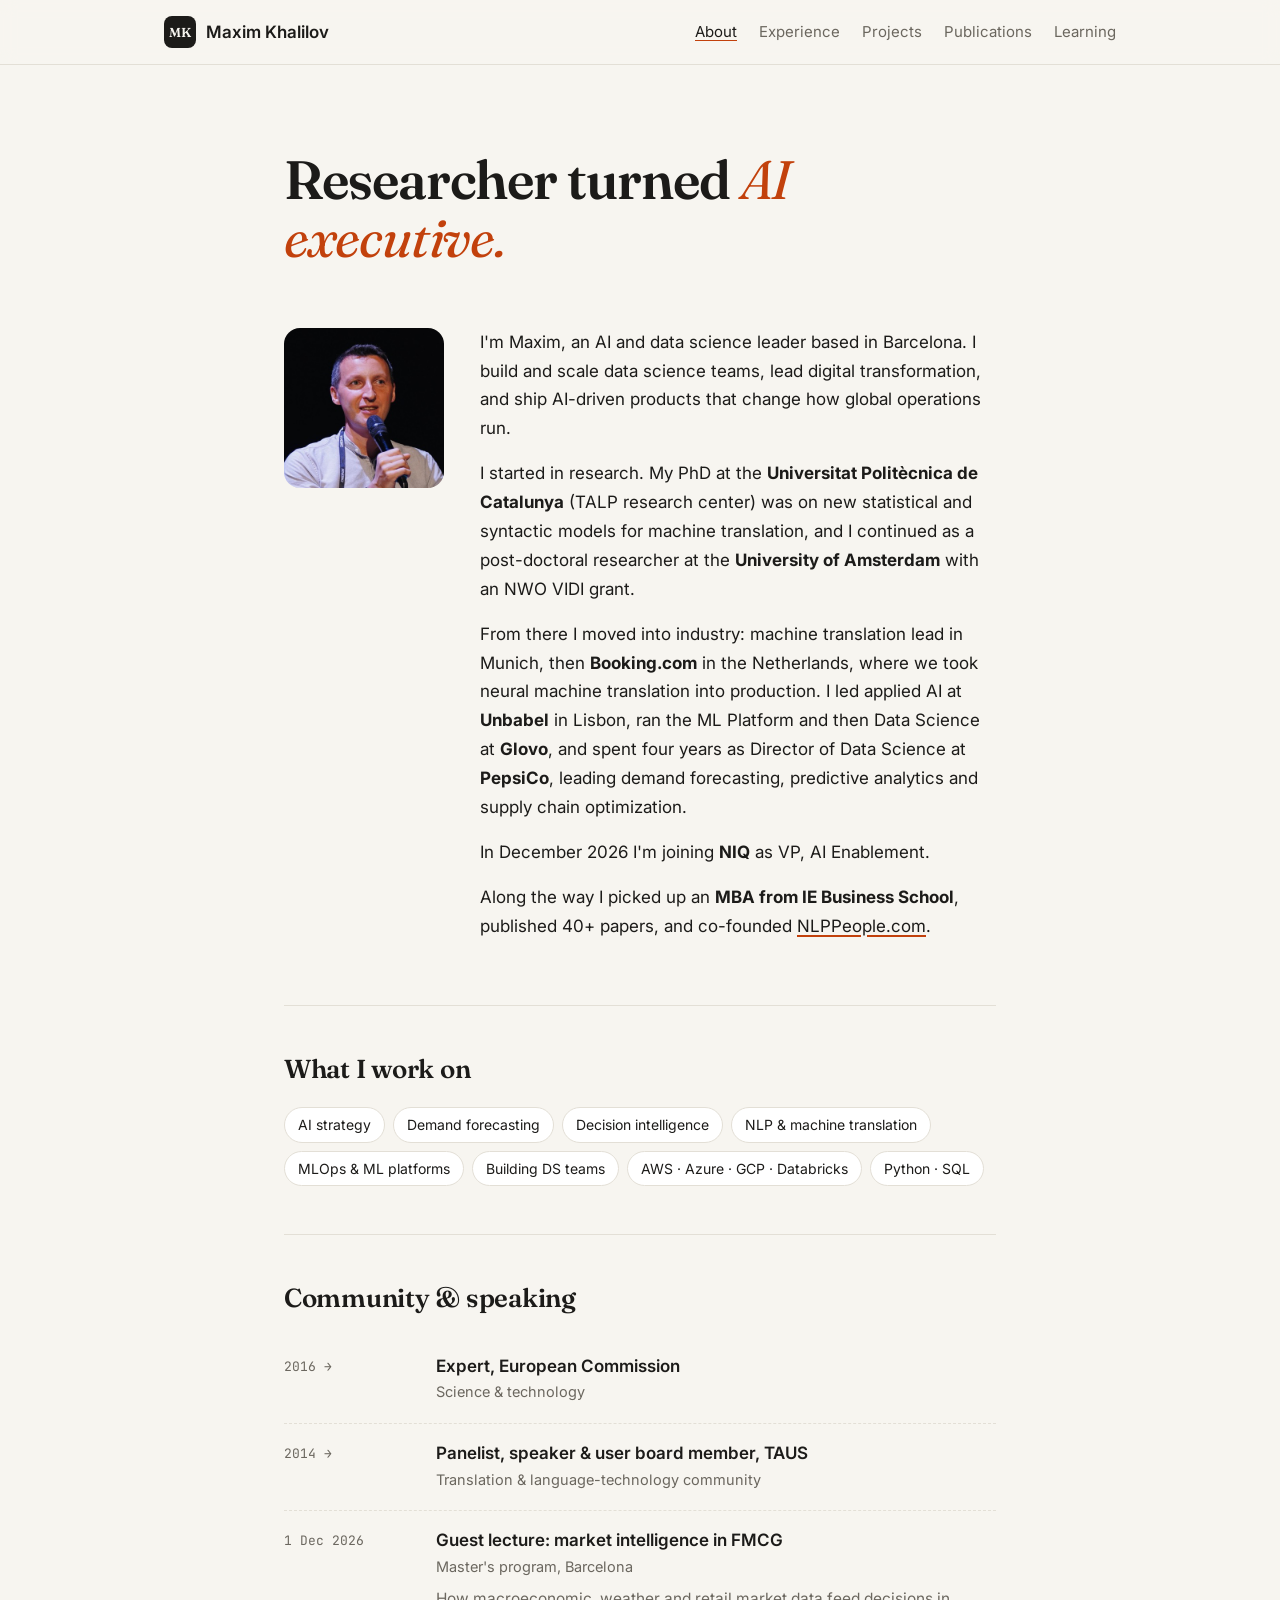
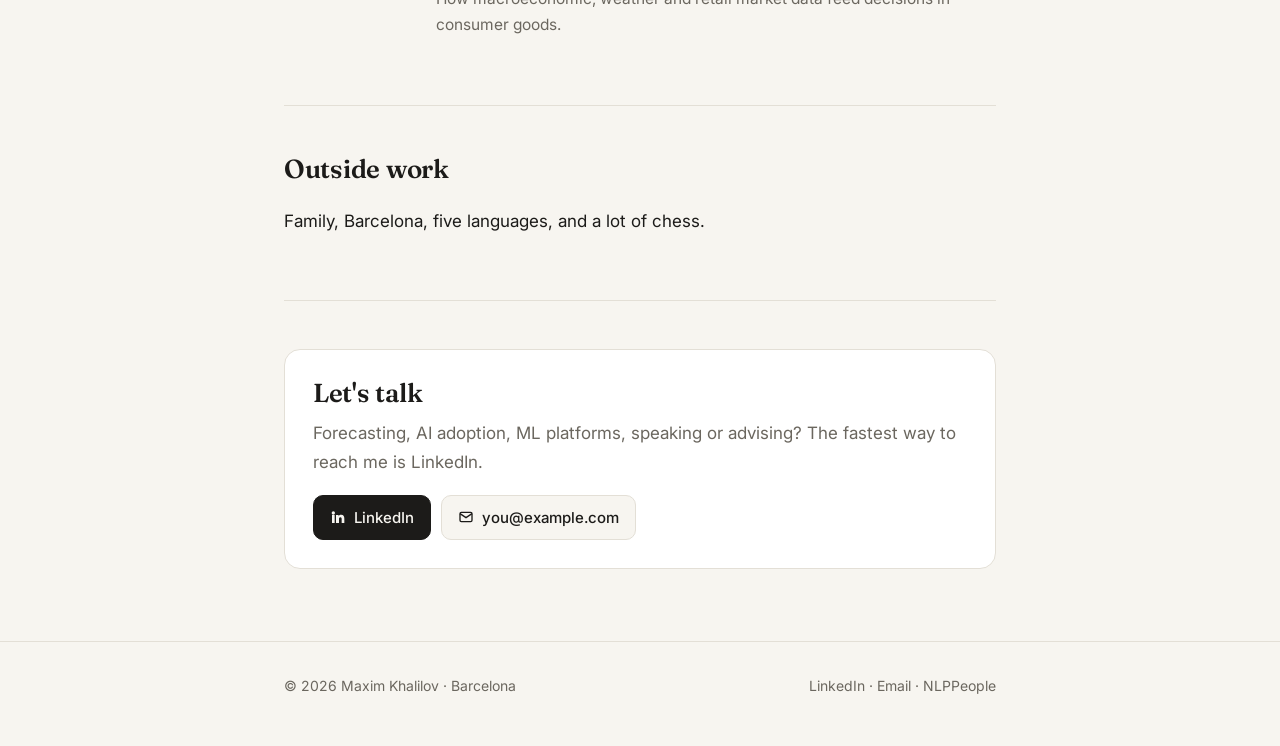
==== about.html @ 99621bdd "Outcome-focused home copy, updated stats, American spelling Co-Authored-By: Claude Opus 5.5 <noreply" ====
<!DOCTYPE html>
<html lang="en">
<head>
<meta charset="utf-8">
<meta name="viewport" content="width=device-width, initial-scale=1">
<title>About | Maxim Khalilov</title>
<meta name="description" content="Maxim Khalilov, AI & Data Science executive in Barcelona.">
<meta property="og:title" content="About | Maxim Khalilov">
<meta property="og:description" content="Maxim Khalilov, AI & Data Science executive in Barcelona.">
<link rel="preconnect" href="https://fonts.googleapis.com">
<link rel="preconnect" href="https://fonts.gstatic.com" crossorigin>
<link href="https://fonts.googleapis.com/css2?family=Fraunces:ital,opsz,wght@0,9..144,400;0,9..144,600;1,9..144,400&family=Inter:wght@400;500;600&family=JetBrains+Mono&display=swap" rel="stylesheet">
<link rel="stylesheet" href="style.css">
</head>
<body>
<header>
  <div class="bar">
    <a class="logo" href="index.html"><span class="mark">MK</span><span>Maxim Khalilov</span></a>
    <button class="menu" aria-label="Menu" onclick="document.body.classList.toggle('open')">☰</button>
    <nav><a href="about.html" aria-current="page">About</a><a href="experience.html">Experience</a><a href="projects.html">Projects</a><a href="publications.html">Publications</a><a href="learning.html">Learning</a></nav>
  </div>
</header>
<main class="wrap">
<div class="hero small"><h1>Researcher turned <em>AI executive.</em></h1></div>
<section class="first">
  <div class="about">
    <div class="portrait"><img src="me.jpg" alt="Maxim Khalilov speaking on stage"></div>
    <div class="prose">
      <p>I'm Maxim, an AI and data science leader based in Barcelona. I build and scale data science teams, lead digital transformation, and ship AI-driven products that change how global operations run.</p>
      <p>I started in research. My PhD at the <strong>Universitat Politècnica de Catalunya</strong> (TALP research center) was on new statistical and syntactic models for machine translation, and I continued as a post-doctoral researcher at the <strong>University of Amsterdam</strong> with an NWO VIDI grant.</p>
      <p>From there I moved into industry: machine translation lead in Munich, then <strong>Booking.com</strong> in the Netherlands, where we took neural machine translation into production. I led applied AI at <strong>Unbabel</strong> in Lisbon, ran the ML Platform and then Data Science at <strong>Glovo</strong>, and spent four years as Director of Data Science at <strong>PepsiCo</strong>, leading demand forecasting, predictive analytics and supply chain optimization.</p>
      <p>In December 2026 I'm joining <strong>NIQ</strong> as VP, AI Enablement.</p>
      <p>Along the way I picked up an <strong>MBA from IE Business School</strong>, published 40+ papers, and co-founded <a href="projects.html">NLPPeople.com</a>.</p>
    </div>
  </div>
</section>

<section>
  <h2>What I work on</h2>
  <div class="chips">
    <span>AI strategy</span><span>Demand forecasting</span><span>Decision intelligence</span><span>NLP &amp; machine translation</span><span>MLOps &amp; ML platforms</span><span>Building DS teams</span><span>AWS · Azure · GCP · Databricks</span><span>Python · SQL</span>
  </div>
</section>

<section>
  <h2>Community &amp; speaking</h2>
  <ul class="list"><li><div class="meta">2016 →</div><div><h3>Expert, European Commission</h3><div class="sub">Science &amp; technology</div></div></li><li><div class="meta">2014 →</div><div><h3>Panelist, speaker &amp; user board member, TAUS</h3><div class="sub">Translation &amp; language-technology community</div></div></li><li><div class="meta">1 Dec 2026</div><div><h3>Guest lecture: market intelligence in FMCG</h3><div class="sub">Master's program, Barcelona</div><p>How macroeconomic, weather and retail market data feed decisions in consumer goods.</p></div></li></ul>
</section>

<section>
  <h2>Outside work</h2>
  <div class="prose"><p>Family, Barcelona, five languages, and a lot of chess.</p></div>
</section>

<section>
  <div class="cta">
    <h2>Let's talk</h2>
    <p>Forecasting, AI adoption, ML platforms, speaking or advising? The fastest way to reach me is LinkedIn.</p>
    <div class="links">
      <a class="btn primary" href="https://www.linkedin.com/in/maximkhalilov/"><svg viewBox="0 0 24 24" fill="currentColor"><path d="M4.98 3.5a2.5 2.5 0 1 1 0 5 2.5 2.5 0 0 1 0-5zM3 9h4v12H3zM9 9h3.8v1.7h.1c.5-1 1.8-2 3.8-2 4 0 4.8 2.6 4.8 6V21h-4v-5.5c0-1.3 0-3-1.9-3s-2.1 1.4-2.1 2.9V21H9z"/></svg>LinkedIn</a>
      <a class="btn" href="mailto:you@example.com"><svg viewBox="0 0 24 24" fill="none" stroke="currentColor" stroke-width="2"><rect x="3" y="5" width="18" height="14" rx="2"/><path d="m3 7 9 6 9-6"/></svg>you@example.com</a>
    </div>
  </div>
</section>

</main>
<footer>
  <div class="wrap foot">
    <span>© 2026 Maxim Khalilov · Barcelona</span>
    <span><a href="https://www.linkedin.com/in/maximkhalilov/">LinkedIn</a> · <a href="mailto:you@example.com">Email</a> · <a href="https://www.nlppeople.com/">NLPPeople</a></span>
  </div>
</footer>
</body>
</html>
---- style.css ----
:root{
  --bg:#f7f5f0; --ink:#1c1b19; --muted:#6b675f; --line:#e3dfd6;
  --accent:#c2410c; --card:#ffffff;
  --serif:"Fraunces",Georgia,serif; --sans:"Inter",system-ui,sans-serif; --mono:"JetBrains Mono",ui-monospace,monospace;
}
@media (prefers-color-scheme:dark){
  :root{ --bg:#141412; --ink:#ece9e2; --muted:#9b968c; --line:#2b2a26; --accent:#fb923c; --card:#1c1b19; }
}
*{box-sizing:border-box}
body{margin:0;background:var(--bg);color:var(--ink);font:17px/1.7 var(--sans);-webkit-font-smoothing:antialiased}
a{color:inherit;text-decoration-color:var(--accent);text-underline-offset:3px;text-decoration-thickness:1.5px}
a:hover{color:var(--accent)}
.wrap{max-width:760px;margin:0 auto;padding:0 24px}

/* header */
header{position:sticky;top:0;z-index:5;background:color-mix(in srgb,var(--bg) 88%,transparent);backdrop-filter:blur(8px);border-bottom:1px solid var(--line)}
.bar{display:flex;align-items:center;justify-content:space-between;height:64px;max-width:1000px;margin:0 auto;padding:0 24px}
.logo{display:flex;align-items:center;gap:10px;text-decoration:none;font-weight:600}
.mark{width:32px;height:32px;border-radius:8px;background:var(--ink);color:var(--bg);display:grid;place-items:center;font:600 13px var(--serif)}
nav{display:flex;gap:22px;font-size:15px}
nav a{text-decoration:none;color:var(--muted)}
nav a:hover,nav a[aria-current]{color:var(--ink)}
nav a[aria-current]{text-decoration:underline;text-decoration-color:var(--accent)}
.menu{display:none;background:none;border:1px solid var(--line);border-radius:8px;color:var(--ink);font-size:18px;padding:2px 10px;cursor:pointer}
@media (max-width:760px){
  .menu{display:block}
  nav{display:none;position:absolute;top:64px;left:0;right:0;flex-direction:column;gap:0;background:var(--bg);border-bottom:1px solid var(--line);padding:8px 24px 16px}
  nav a{padding:8px 0}
  body.open nav{display:flex}
}

/* hero */
.hero{padding:88px 0 48px}
.hero.small{padding:72px 0 24px}
.eyebrow{font:13px var(--mono);color:var(--accent);letter-spacing:.04em;text-transform:uppercase}
h1{font:600 clamp(36px,6vw,54px)/1.08 var(--serif);letter-spacing:-.02em;margin:14px 0 20px}
h1 em{font-style:italic;font-weight:400;color:var(--accent)}
.hero.home{display:grid;grid-template-columns:1fr 220px;gap:48px;align-items:center}
.hero.home > div{grid-row:1}
.hero-photo{grid-column:2;grid-row:1;width:220px;height:220px;border-radius:50%;object-fit:cover;border:3px solid var(--line)}
@media (max-width:720px){
  .hero.home{grid-template-columns:1fr;gap:24px;padding-top:48px}
  .hero.home > div{grid-row:2}
  .hero-photo{grid-column:1;width:140px;height:140px}
}
.lede{font-size:19px;color:var(--muted);max-width:580px;margin:0}

section{padding:48px 0;border-top:1px solid var(--line)}
section.first{border-top:0;padding-top:16px}
h2{font:600 26px/1.2 var(--serif);margin:0 0 22px;letter-spacing:-.01em}
h2 .n{font:13px var(--mono);color:var(--muted);text-transform:uppercase;letter-spacing:.06em}
.sub{font-size:14.5px;color:var(--muted)}
.prose p{margin:0 0 16px}
.note{font:12px var(--mono);color:var(--muted);margin:18px 0 0}

/* stats */
.stats{display:grid;grid-template-columns:repeat(4,1fr);gap:1px;background:var(--line);border:1px solid var(--line);border-radius:14px;overflow:hidden;margin-bottom:56px}
.stats div{background:var(--card);padding:18px}
.stats b{display:block;font:600 28px var(--serif)}
.stats span{font-size:13.5px;color:var(--muted)}
.stats.compact{grid-template-columns:repeat(3,1fr);margin:24px 0}
.stats.trio{grid-template-columns:repeat(3,1fr)}
@media (max-width:620px){ .stats{grid-template-columns:repeat(2,1fr)} .stats.compact{grid-template-columns:1fr 1fr 1fr} .stats.compact b{font-size:22px} .stats.trio{grid-template-columns:1fr 1fr 1fr} .stats.trio b{font-size:22px} }

.now p{margin:0 0 12px}

/* cards */
.cards{display:grid;grid-template-columns:1fr 1fr;gap:14px}
.card{position:relative;display:block;text-decoration:none;background:var(--card);border:1px solid var(--line);border-radius:14px;padding:20px 22px;transition:border-color .15s,transform .15s}
.card:hover{border-color:var(--accent);transform:translateY(-2px);color:inherit}
.card h3{margin:0 0 6px;font:600 18px var(--serif)}
.card p{margin:0;color:var(--muted);font-size:15px}
.card span{position:absolute;top:18px;right:20px;color:var(--accent)}
@media (max-width:620px){ .cards{grid-template-columns:1fr} }

/* quotes */
.quotes{display:grid;gap:16px}
blockquote{margin:0;padding:4px 0 4px 20px;border-left:3px solid var(--accent);font:400 19px/1.5 var(--serif);font-style:italic}
cite{display:block;margin-top:8px;font:13px var(--sans);font-style:normal;color:var(--muted)}

/* about */
.about{display:grid;grid-template-columns:160px 1fr;gap:36px;align-items:start}
.portrait{width:160px;aspect-ratio:1;border-radius:16px;background:linear-gradient(135deg,var(--accent),#7c2d12);display:grid;place-items:center;color:#fff;font:600 48px var(--serif);overflow:hidden}
.portrait img{width:100%;height:100%;object-fit:cover}
@media (max-width:620px){ .about{grid-template-columns:1fr} }
.chips{display:flex;flex-wrap:wrap;gap:8px}
.chips span{font-size:14px;border:1px solid var(--line);background:var(--card);border-radius:999px;padding:5px 13px}

/* timeline list */
.list{list-style:none;padding:0;margin:0}
.list li{display:grid;grid-template-columns:130px 1fr;gap:22px;padding:18px 0;border-bottom:1px dashed var(--line)}
.list li:last-child{border-bottom:0}
.list .meta{font:13px/1.9 var(--mono);color:var(--muted)}
.list h3{font:600 17px/1.4 var(--sans);margin:0 0 2px}
.list p{margin:6px 0 0;color:var(--muted);font-size:15.5px}
@media (max-width:620px){ .list li{grid-template-columns:1fr;gap:2px} }

/* project */
.project{background:var(--card);border:1px solid var(--line);border-radius:18px;padding:28px}
.project-top{display:flex;align-items:center;gap:16px;flex-wrap:wrap;margin-bottom:20px}
.plogo{width:56px;height:56px;border-radius:12px;background:var(--ink);color:var(--bg);display:grid;place-items:center;font:600 15px var(--mono)}
.project .stats{margin:20px 0 24px}
.project .stats div{background:var(--bg)}
.grid3{display:grid;grid-template-columns:repeat(3,1fr);gap:20px}
.grid3 h3{font:600 16px var(--sans);margin:0 0 6px}
.grid3 p{margin:0;font-size:14.5px;color:var(--muted)}
@media (max-width:680px){ .grid3{grid-template-columns:1fr} }
.placeholder{border:1.5px dashed var(--line);border-radius:14px;padding:22px;text-align:center;color:var(--muted);font-size:15px}

/* certs */
.certs{display:grid;grid-template-columns:1fr 1fr;gap:14px}
.cert{display:flex;gap:14px;align-items:center;background:var(--card);border:1px solid var(--line);border-radius:14px;padding:16px}
.cert h3{margin:0;font:600 15.5px/1.35 var(--sans)}
.cert p{margin:2px 0 0;font-size:13.5px;color:var(--muted)}
.issuer{flex:none;width:46px;height:46px;border-radius:10px;display:grid;place-items:center;font:600 12px var(--mono);background:var(--line);color:var(--ink)}
.issuer.aws{background:#232f3e;color:#ff9900}
.issuer.gcp{background:#e8f0fe;color:#1a73e8}
.cert.more{border-style:dashed;background:transparent}
@media (max-width:620px){ .certs{grid-template-columns:1fr} }

/* buttons & cta */
.cta{background:var(--card);border:1px solid var(--line);border-radius:16px;padding:28px}
.cta h2{margin-bottom:10px}
.cta p{margin:0 0 18px;color:var(--muted)}
.links{display:flex;flex-wrap:wrap;gap:10px}
.btn{display:inline-flex;align-items:center;gap:8px;text-decoration:none;font-size:15px;font-weight:500;padding:9px 16px;border-radius:10px;border:1px solid var(--line);background:var(--bg);white-space:nowrap}
.btn.primary{background:var(--ink);color:var(--bg);border-color:var(--ink)}
.btn.primary:hover{color:var(--bg);opacity:.9}
.btn svg{width:16px;height:16px}

footer{border-top:1px solid var(--line);padding:32px 0 48px;font-size:14px;color:var(--muted);margin-top:24px}
.foot{display:flex;justify-content:space-between;flex-wrap:wrap;gap:12px}
footer a{text-decoration:none}
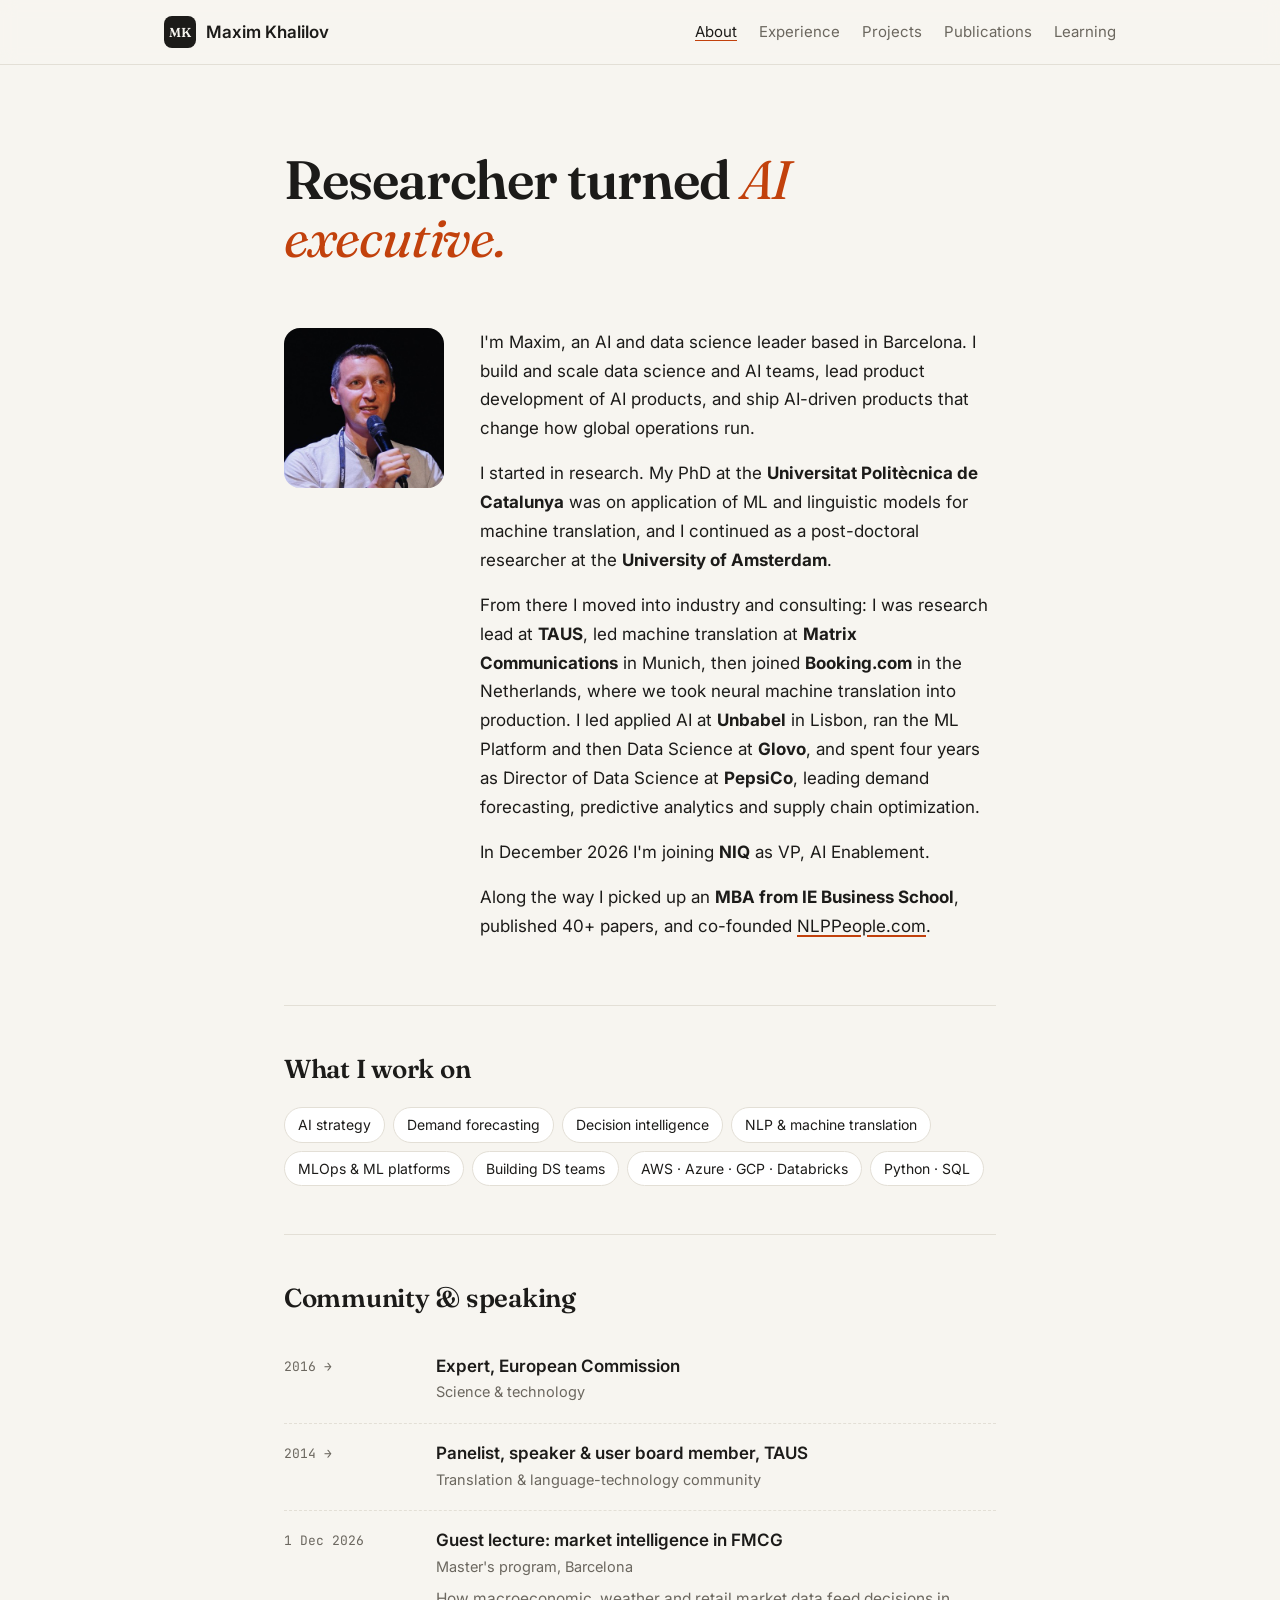
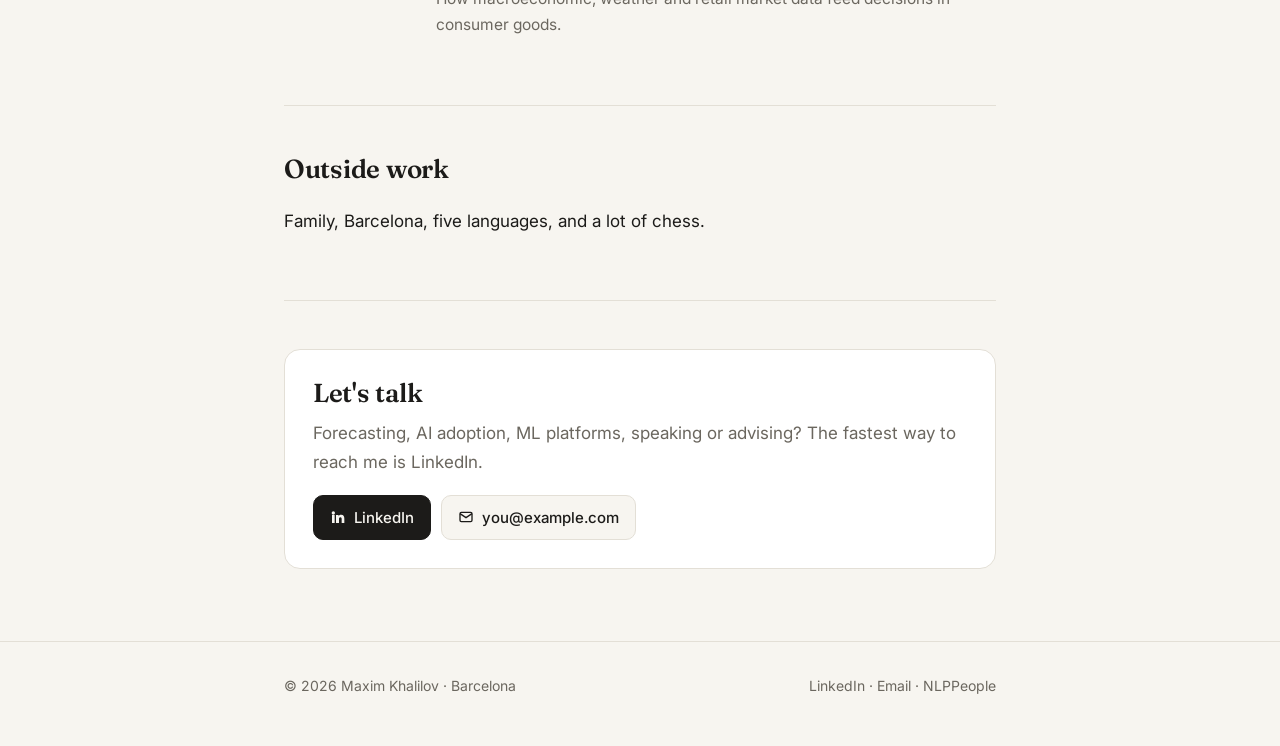
==== commit d4b6f099: "Update About page wording: AI teams, PhD focus, TAUS and Matrix roles Co-Authored-By: Claude Opus 5." ====
--- a/about.html
+++ b/about.html
@@ -26,9 +26,9 @@
   <div class="about">
     <div class="portrait"><img src="me.jpg" alt="Maxim Khalilov speaking on stage"></div>
     <div class="prose">
-      <p>I'm Maxim, an AI and data science leader based in Barcelona. I build and scale data science teams, lead digital transformation, and ship AI-driven products that change how global operations run.</p>
-      <p>I started in research. My PhD at the <strong>Universitat Politècnica de Catalunya</strong> (TALP research center) was on new statistical and syntactic models for machine translation, and I continued as a post-doctoral researcher at the <strong>University of Amsterdam</strong> with an NWO VIDI grant.</p>
-      <p>From there I moved into industry: machine translation lead in Munich, then <strong>Booking.com</strong> in the Netherlands, where we took neural machine translation into production. I led applied AI at <strong>Unbabel</strong> in Lisbon, ran the ML Platform and then Data Science at <strong>Glovo</strong>, and spent four years as Director of Data Science at <strong>PepsiCo</strong>, leading demand forecasting, predictive analytics and supply chain optimization.</p>
+      <p>I'm Maxim, an AI and data science leader based in Barcelona. I build and scale data science and AI teams, lead product development of AI products, and ship AI-driven products that change how global operations run.</p>
+      <p>I started in research. My PhD at the <strong>Universitat Politècnica de Catalunya</strong> was on application of ML and linguistic models for machine translation, and I continued as a post-doctoral researcher at the <strong>University of Amsterdam</strong>.</p>
+      <p>From there I moved into industry and consulting: I was research lead at <strong>TAUS</strong>, led machine translation at <strong>Matrix Communications</strong> in Munich, then joined <strong>Booking.com</strong> in the Netherlands, where we took neural machine translation into production. I led applied AI at <strong>Unbabel</strong> in Lisbon, ran the ML Platform and then Data Science at <strong>Glovo</strong>, and spent four years as Director of Data Science at <strong>PepsiCo</strong>, leading demand forecasting, predictive analytics and supply chain optimization.</p>
       <p>In December 2026 I'm joining <strong>NIQ</strong> as VP, AI Enablement.</p>
       <p>Along the way I picked up an <strong>MBA from IE Business School</strong>, published 40+ papers, and co-founded <a href="projects.html">NLPPeople.com</a>.</p>
     </div>
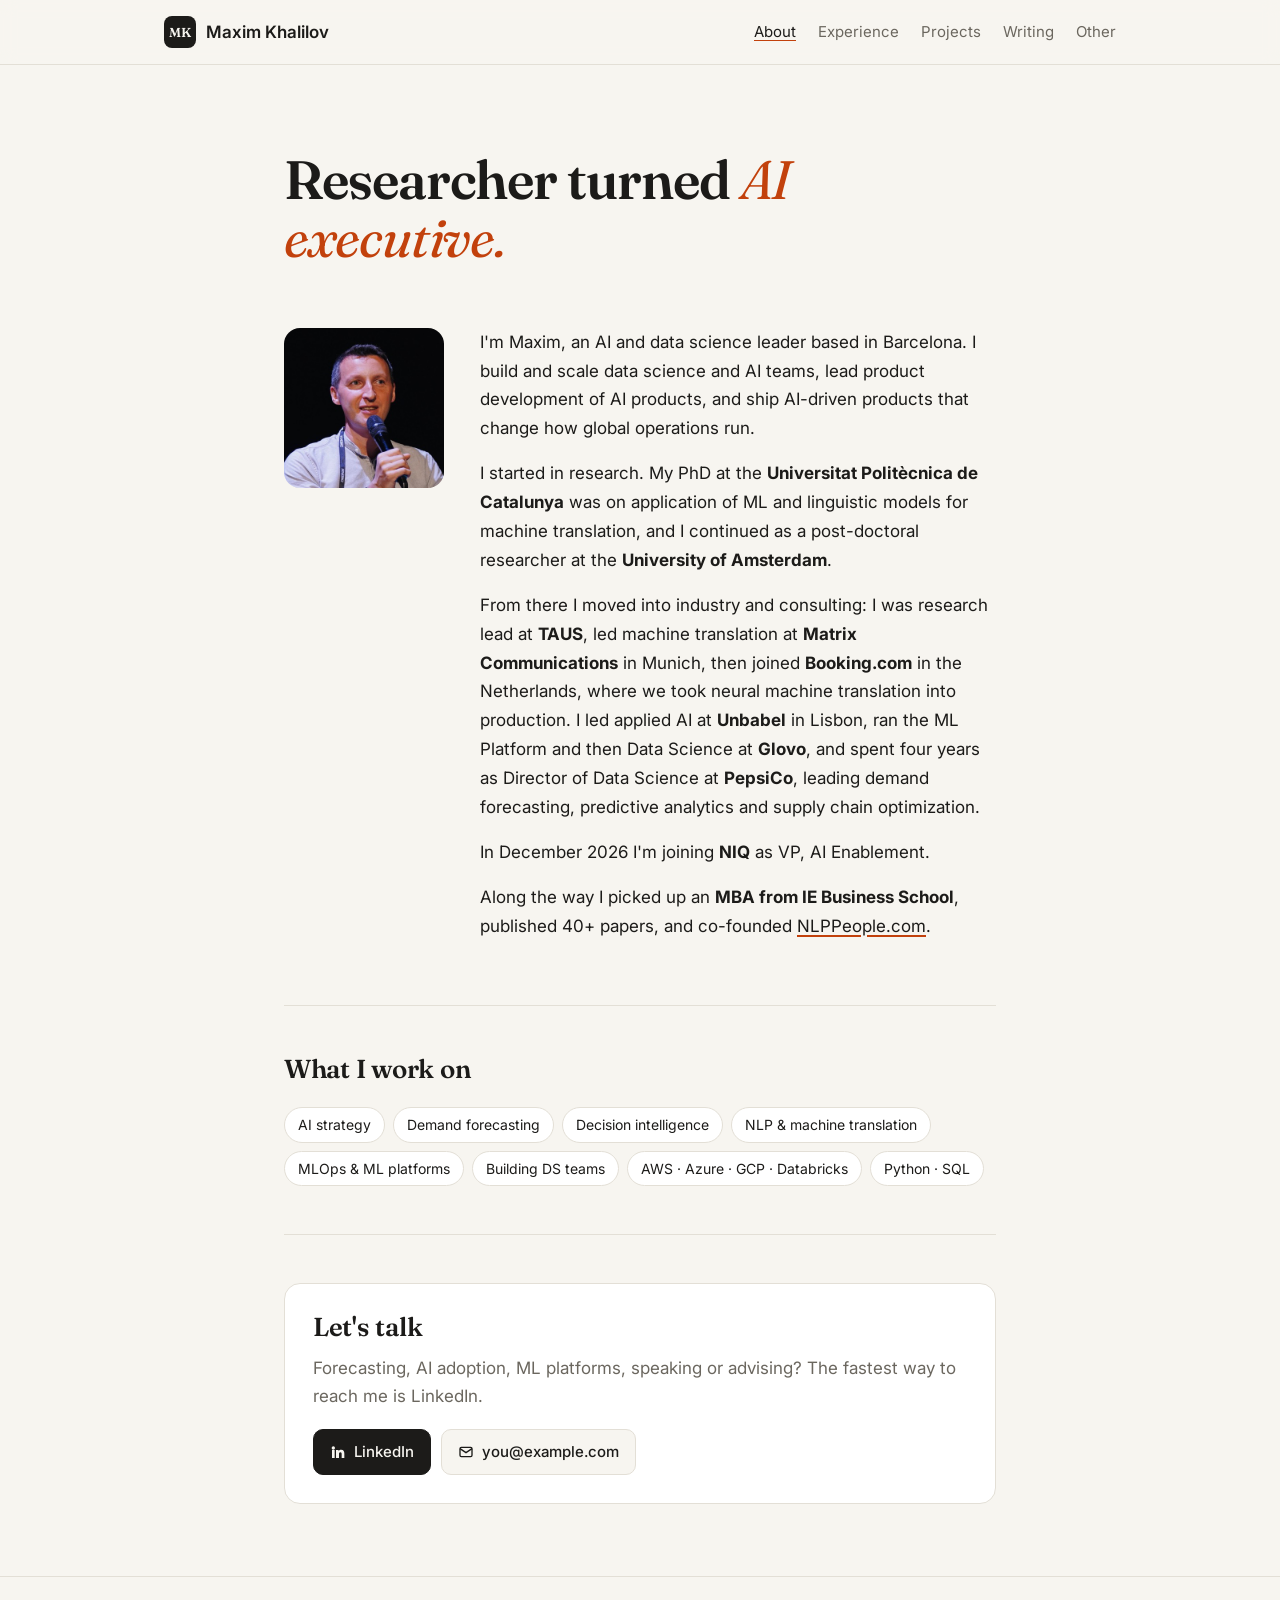
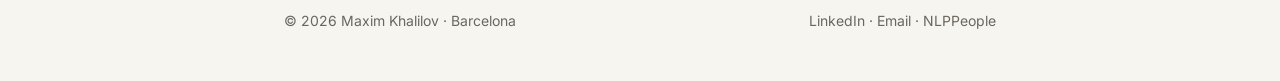
==== commit 4562b291: "Restructure: Writing and Other pages, move Learning into Experience Publications becomes Writing (wr" ====
--- a/about.html
+++ b/about.html
@@ -17,7 +17,7 @@
   <div class="bar">
     <a class="logo" href="index.html"><span class="mark">MK</span><span>Maxim Khalilov</span></a>
     <button class="menu" aria-label="Menu" onclick="document.body.classList.toggle('open')">☰</button>
-    <nav><a href="about.html" aria-current="page">About</a><a href="experience.html">Experience</a><a href="projects.html">Projects</a><a href="publications.html">Publications</a><a href="learning.html">Learning</a></nav>
+    <nav><a href="about.html" aria-current="page">About</a><a href="experience.html">Experience</a><a href="projects.html">Projects</a><a href="writing.html">Writing</a><a href="other.html">Other</a></nav>
   </div>
 </header>
 <main class="wrap">
@@ -43,16 +43,6 @@
 </section>
 
 <section>
-  <h2>Community &amp; speaking</h2>
-  <ul class="list"><li><div class="meta">2016 →</div><div><h3>Expert, European Commission</h3><div class="sub">Science &amp; technology</div></div></li><li><div class="meta">2014 →</div><div><h3>Panelist, speaker &amp; user board member, TAUS</h3><div class="sub">Translation &amp; language-technology community</div></div></li><li><div class="meta">1 Dec 2026</div><div><h3>Guest lecture: market intelligence in FMCG</h3><div class="sub">Master's program, Barcelona</div><p>How macroeconomic, weather and retail market data feed decisions in consumer goods.</p></div></li></ul>
-</section>
-
-<section>
-  <h2>Outside work</h2>
-  <div class="prose"><p>Family, Barcelona, five languages, and a lot of chess.</p></div>
-</section>
-
-<section>
   <div class="cta">
     <h2>Let's talk</h2>
     <p>Forecasting, AI adoption, ML platforms, speaking or advising? The fastest way to reach me is LinkedIn.</p>
--- a/style.css
+++ b/style.css
@@ -62,7 +62,9 @@
 .stats.trio{grid-template-columns:repeat(3,1fr)}
 @media (max-width:620px){ .stats{grid-template-columns:repeat(2,1fr)} .stats.compact{grid-template-columns:1fr 1fr 1fr} .stats.compact b{font-size:22px} .stats.trio{grid-template-columns:1fr 1fr 1fr} .stats.trio b{font-size:22px} }
 
-.now p{margin:0 0 12px}
+.now{margin:0;padding-left:1.2em}
+.now li{margin:0 0 12px;padding-left:.2em}
+.now li::marker{color:var(--accent)}
 
 /* cards */
 .cards{display:grid;grid-template-columns:1fr 1fr;gap:14px}
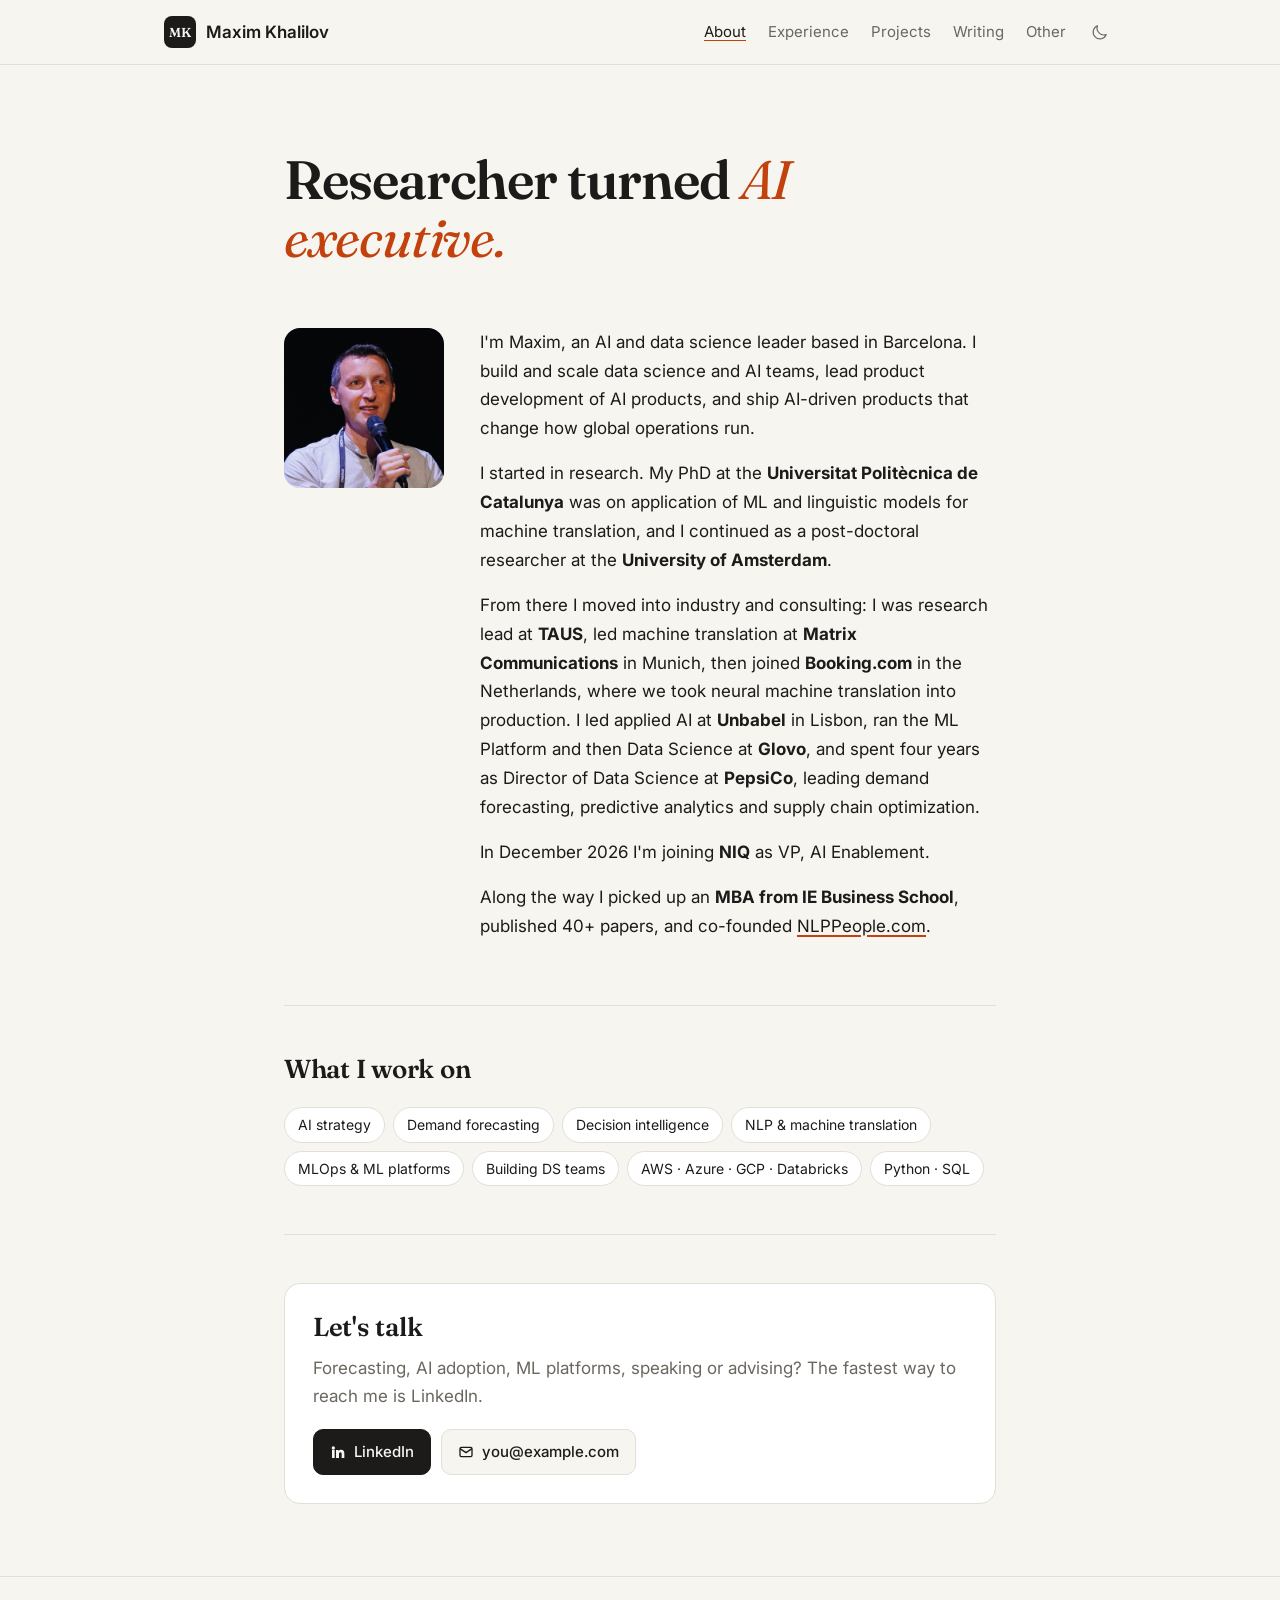
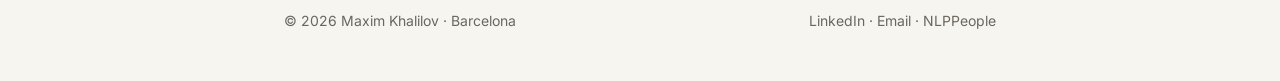
==== commit 9c42f3f5: "Add light/dark toggle, Weekend trip agent project, tidy Experience - Theme toggle in header on every" ====
--- a/about.html
+++ b/about.html
@@ -10,14 +10,18 @@
 <link rel="preconnect" href="https://fonts.googleapis.com">
 <link rel="preconnect" href="https://fonts.gstatic.com" crossorigin>
 <link href="https://fonts.googleapis.com/css2?family=Fraunces:ital,opsz,wght@0,9..144,400;0,9..144,600;1,9..144,400&family=Inter:wght@400;500;600&family=JetBrains+Mono&display=swap" rel="stylesheet">
+<script>(function(){var p=null;try{p=localStorage.getItem("theme")}catch(e){}var d=p?p==="dark":matchMedia("(prefers-color-scheme: dark)").matches;document.documentElement.dataset.theme=d?"dark":"light"})();</script>
 <link rel="stylesheet" href="style.css">
 </head>
 <body>
 <header>
   <div class="bar">
     <a class="logo" href="index.html"><span class="mark">MK</span><span>Maxim Khalilov</span></a>
-    <button class="menu" aria-label="Menu" onclick="document.body.classList.toggle('open')">☰</button>
     <nav><a href="about.html" aria-current="page">About</a><a href="experience.html">Experience</a><a href="projects.html">Projects</a><a href="writing.html">Writing</a><a href="other.html">Other</a></nav>
+    <div class="tools">
+      <button class="theme-toggle" type="button" aria-label="Switch to dark mode" title="Switch to dark mode"><svg class="moon" viewBox="0 0 24 24" width="18" height="18" aria-hidden="true"><path d="M20.3 15.3A9 9 0 0 1 8.7 3.7a9 9 0 1 0 11.6 11.6Z" fill="none" stroke="currentColor" stroke-width="1.5" stroke-linejoin="round"/></svg><svg class="sun" viewBox="0 0 24 24" width="18" height="18" aria-hidden="true"><circle cx="12" cy="12" r="4" fill="none" stroke="currentColor" stroke-width="1.5"/><path d="M12 2v2m0 16v2M2 12h2m16 0h2M4.93 4.93l1.41 1.41m11.32 11.32 1.41 1.41m0-14.14-1.41 1.41M6.34 17.66l-1.41 1.41" stroke="currentColor" stroke-width="1.5" stroke-linecap="round"/></svg></button>
+      <button class="menu" aria-label="Menu" onclick="document.body.classList.toggle('open')">☰</button>
+    </div>
   </div>
 </header>
 <main class="wrap">
@@ -60,5 +64,6 @@
     <span><a href="https://www.linkedin.com/in/maximkhalilov/">LinkedIn</a> · <a href="mailto:you@example.com">Email</a> · <a href="https://www.nlppeople.com/">NLPPeople</a></span>
   </div>
 </footer>
+<script src="theme.js"></script>
 </body>
 </html>
--- a/style.css
+++ b/style.css
@@ -3,8 +3,10 @@
   --accent:#c2410c; --card:#ffffff;
   --serif:"Fraunces",Georgia,serif; --sans:"Inter",system-ui,sans-serif; --mono:"JetBrains Mono",ui-monospace,monospace;
 }
+/* dark theme: explicit choice via data-theme, system setting as no-JS fallback */
+:root[data-theme="dark"]{ --bg:#141412; --ink:#ece9e2; --muted:#9b968c; --line:#2b2a26; --accent:#fb923c; --card:#1c1b19; }
 @media (prefers-color-scheme:dark){
-  :root{ --bg:#141412; --ink:#ece9e2; --muted:#9b968c; --line:#2b2a26; --accent:#fb923c; --card:#1c1b19; }
+  :root:not([data-theme]){ --bg:#141412; --ink:#ece9e2; --muted:#9b968c; --line:#2b2a26; --accent:#fb923c; --card:#1c1b19; }
 }
 *{box-sizing:border-box}
 body{margin:0;background:var(--bg);color:var(--ink);font:17px/1.7 var(--sans);-webkit-font-smoothing:antialiased}
@@ -21,9 +23,18 @@
 nav a{text-decoration:none;color:var(--muted)}
 nav a:hover,nav a[aria-current]{color:var(--ink)}
 nav a[aria-current]{text-decoration:underline;text-decoration-color:var(--accent)}
+.bar nav{margin-left:auto}
+.tools{display:flex;align-items:center;gap:8px;margin-left:18px}
+.theme-toggle{width:32px;height:32px;display:grid;place-items:center;padding:0;background:none;border:0;color:var(--muted);cursor:pointer;visibility:hidden;-webkit-tap-highlight-color:transparent}
+.has-js .theme-toggle{visibility:visible}
+.theme-toggle:hover{color:var(--ink)}
+.theme-toggle .sun{display:none}
+[data-theme="dark"] .theme-toggle .sun{display:block}
+[data-theme="dark"] .theme-toggle .moon{display:none}
 .menu{display:none;background:none;border:1px solid var(--line);border-radius:8px;color:var(--ink);font-size:18px;padding:2px 10px;cursor:pointer}
 @media (max-width:760px){
   .menu{display:block}
+  .tools{margin-left:auto}
   nav{display:none;position:absolute;top:64px;left:0;right:0;flex-direction:column;gap:0;background:var(--bg);border-bottom:1px solid var(--line);padding:8px 24px 16px}
   nav a{padding:8px 0}
   body.open nav{display:flex}
@@ -103,6 +114,8 @@
 .plogo{width:56px;height:56px;border-radius:12px;background:var(--ink);color:var(--bg);display:grid;place-items:center;font:600 15px var(--mono)}
 .project .stats{margin:20px 0 24px}
 .project .stats div{background:var(--bg)}
+.pill{display:inline-flex;align-items:center;gap:7px;font:12px var(--mono);text-transform:uppercase;letter-spacing:.05em;color:var(--accent);border:1px solid color-mix(in srgb,var(--accent) 40%,transparent);border-radius:999px;padding:4px 12px}
+.pill::before{content:"";width:6px;height:6px;border-radius:50%;background:var(--accent)}
 .grid3{display:grid;grid-template-columns:repeat(3,1fr);gap:20px}
 .grid3 h3{font:600 16px var(--sans);margin:0 0 6px}
 .grid3 p{margin:0;font-size:14.5px;color:var(--muted)}
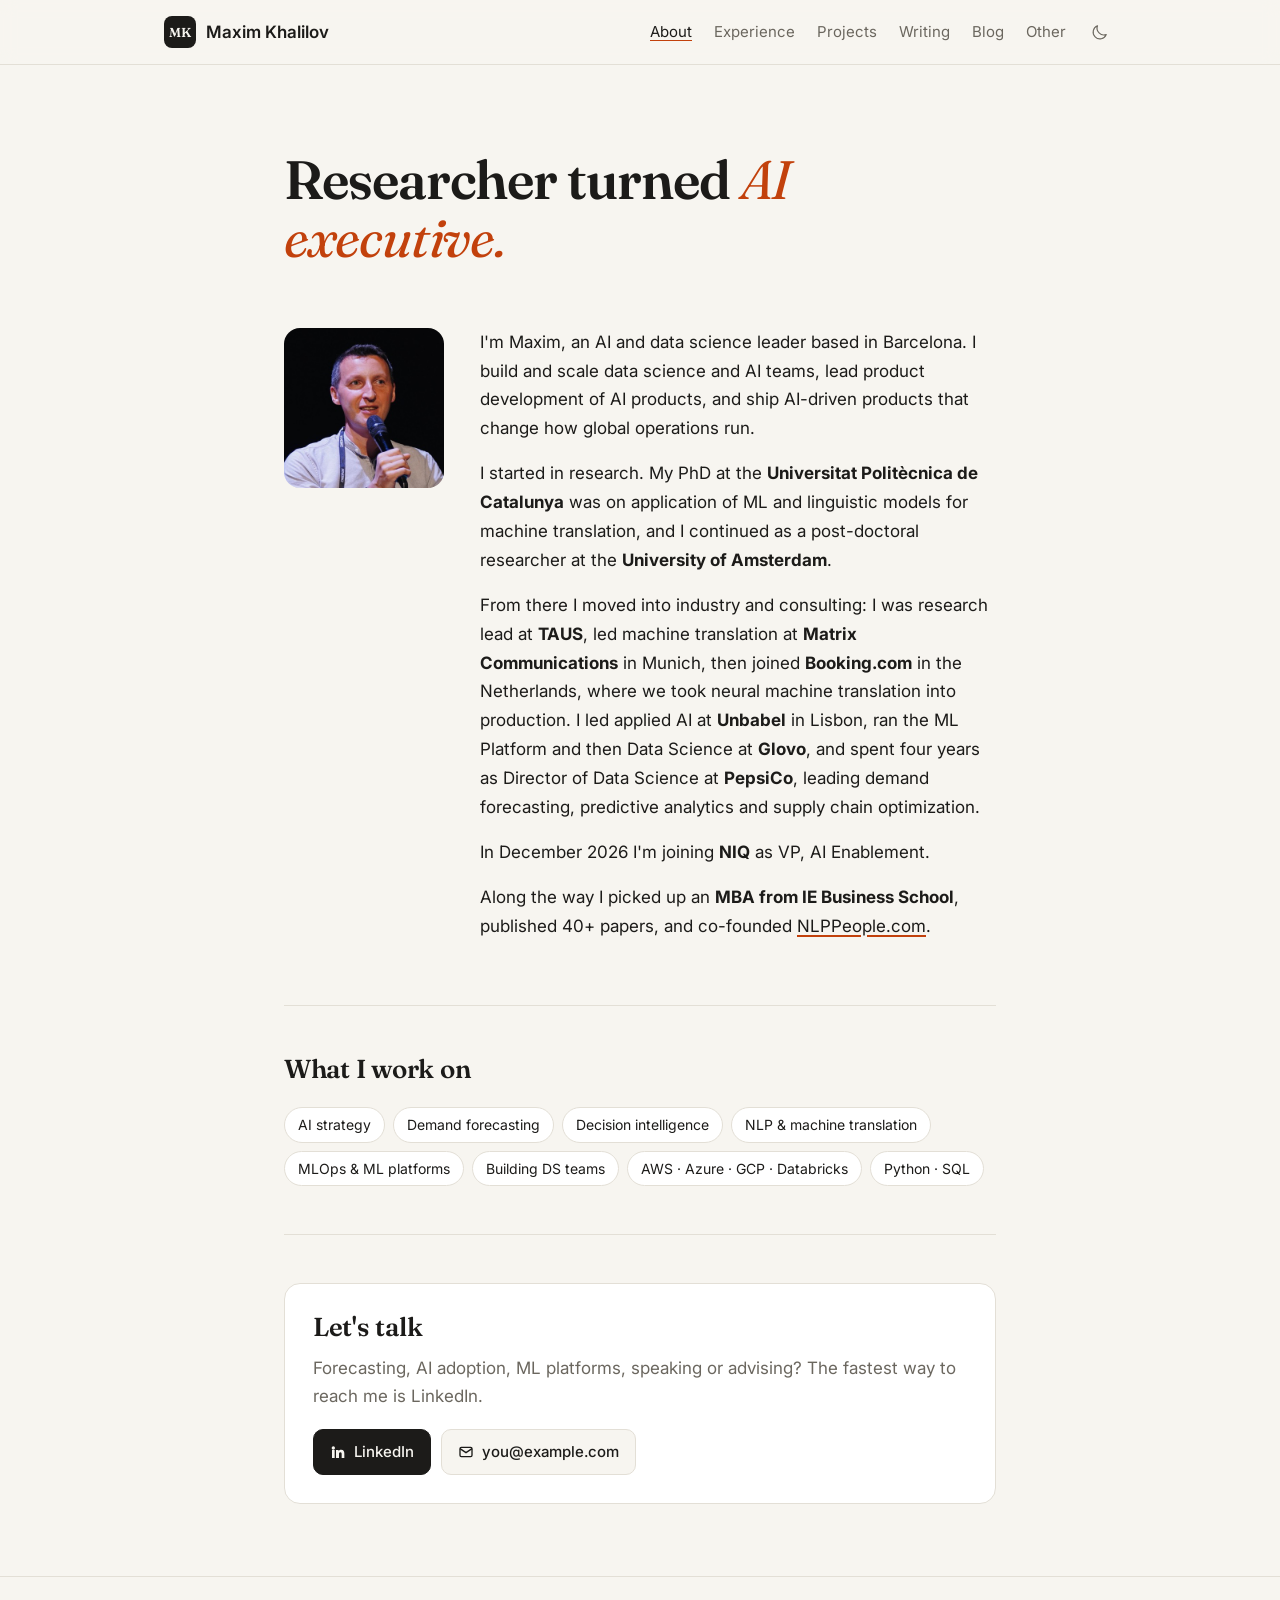
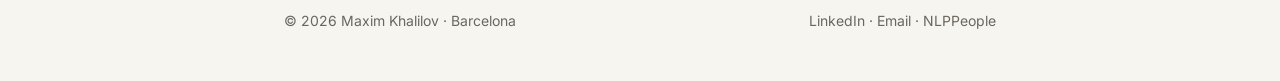
==== commit 188ef1f5: "Add Blog page with menu link and home card Co-Authored-By: Claude Opus 5.5 <noreply@anthropic.com>" ====
--- a/about.html
+++ b/about.html
@@ -17,7 +17,7 @@
 <header>
   <div class="bar">
     <a class="logo" href="index.html"><span class="mark">MK</span><span>Maxim Khalilov</span></a>
-    <nav><a href="about.html" aria-current="page">About</a><a href="experience.html">Experience</a><a href="projects.html">Projects</a><a href="writing.html">Writing</a><a href="other.html">Other</a></nav>
+    <nav><a href="about.html" aria-current="page">About</a><a href="experience.html">Experience</a><a href="projects.html">Projects</a><a href="writing.html">Writing</a><a href="blog.html">Blog</a><a href="other.html">Other</a></nav>
     <div class="tools">
       <button class="theme-toggle" type="button" aria-label="Switch to dark mode" title="Switch to dark mode"><svg class="moon" viewBox="0 0 24 24" width="18" height="18" aria-hidden="true"><path d="M20.3 15.3A9 9 0 0 1 8.7 3.7a9 9 0 1 0 11.6 11.6Z" fill="none" stroke="currentColor" stroke-width="1.5" stroke-linejoin="round"/></svg><svg class="sun" viewBox="0 0 24 24" width="18" height="18" aria-hidden="true"><circle cx="12" cy="12" r="4" fill="none" stroke="currentColor" stroke-width="1.5"/><path d="M12 2v2m0 16v2M2 12h2m16 0h2M4.93 4.93l1.41 1.41m11.32 11.32 1.41 1.41m0-14.14-1.41 1.41M6.34 17.66l-1.41 1.41" stroke="currentColor" stroke-width="1.5" stroke-linecap="round"/></svg></button>
       <button class="menu" aria-label="Menu" onclick="document.body.classList.toggle('open')">☰</button>
--- a/style.css
+++ b/style.css
@@ -84,6 +84,7 @@
 .card h3{margin:0 0 6px;font:600 18px var(--serif)}
 .card p{margin:0;color:var(--muted);font-size:15px}
 .card span{position:absolute;top:18px;right:20px;color:var(--accent)}
+.cards > .card:last-child:nth-child(odd){grid-column:1/-1}
 @media (max-width:620px){ .cards{grid-template-columns:1fr} }
 
 /* quotes */
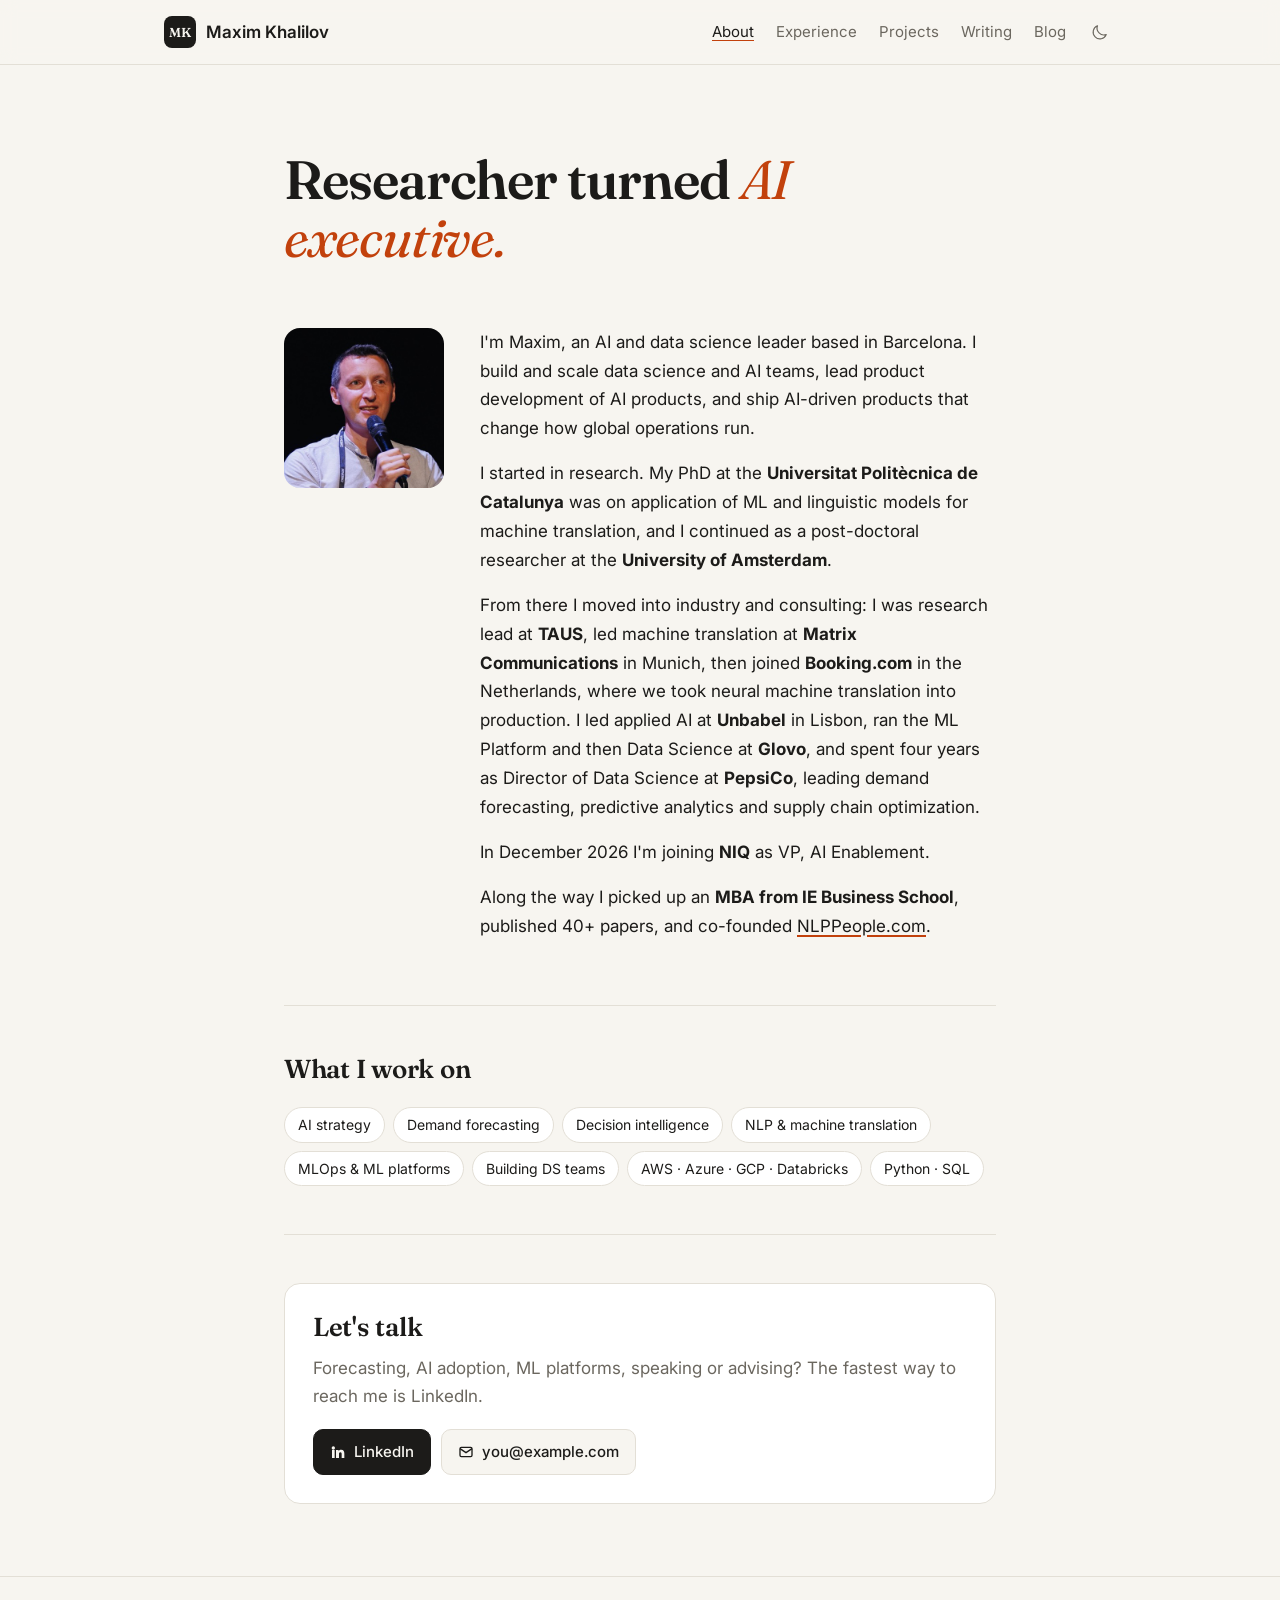
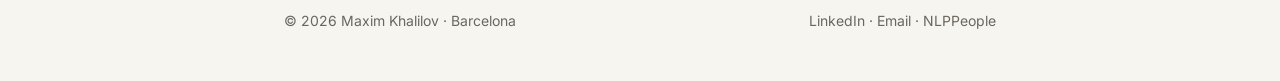
==== commit 5c33a401: "Remove Other page; move Community & speaking to home page Co-Authored-By: Claude Opus 5.5 <noreply@a" ====
--- a/about.html
+++ b/about.html
@@ -17,7 +17,7 @@
 <header>
   <div class="bar">
     <a class="logo" href="index.html"><span class="mark">MK</span><span>Maxim Khalilov</span></a>
-    <nav><a href="about.html" aria-current="page">About</a><a href="experience.html">Experience</a><a href="projects.html">Projects</a><a href="writing.html">Writing</a><a href="blog.html">Blog</a><a href="other.html">Other</a></nav>
+    <nav><a href="about.html" aria-current="page">About</a><a href="experience.html">Experience</a><a href="projects.html">Projects</a><a href="writing.html">Writing</a><a href="blog.html">Blog</a></nav>
     <div class="tools">
       <button class="theme-toggle" type="button" aria-label="Switch to dark mode" title="Switch to dark mode"><svg class="moon" viewBox="0 0 24 24" width="18" height="18" aria-hidden="true"><path d="M20.3 15.3A9 9 0 0 1 8.7 3.7a9 9 0 1 0 11.6 11.6Z" fill="none" stroke="currentColor" stroke-width="1.5" stroke-linejoin="round"/></svg><svg class="sun" viewBox="0 0 24 24" width="18" height="18" aria-hidden="true"><circle cx="12" cy="12" r="4" fill="none" stroke="currentColor" stroke-width="1.5"/><path d="M12 2v2m0 16v2M2 12h2m16 0h2M4.93 4.93l1.41 1.41m11.32 11.32 1.41 1.41m0-14.14-1.41 1.41M6.34 17.66l-1.41 1.41" stroke="currentColor" stroke-width="1.5" stroke-linecap="round"/></svg></button>
       <button class="menu" aria-label="Menu" onclick="document.body.classList.toggle('open')">☰</button>
--- a/style.css
+++ b/style.css
@@ -147,3 +147,33 @@
 footer{border-top:1px solid var(--line);padding:32px 0 48px;font-size:14px;color:var(--muted);margin-top:24px}
 .foot{display:flex;justify-content:space-between;flex-wrap:wrap;gap:12px}
 footer a{text-decoration:none}
+
+/* blog */
+.posts h3 a{text-decoration:none}
+.posts h3 a:hover{color:var(--accent)}
+.eyebrow a{color:inherit;text-decoration:none}
+.eyebrow a:hover{text-decoration:underline}
+.chess{margin:8px 0 48px}
+.board{display:grid;grid-template-columns:repeat(8,1fr);width:min(100%,480px);aspect-ratio:1;margin:0 auto;border:8px solid #2a2622;border-radius:4px;box-shadow:0 12px 32px rgba(0,0,0,.25)}
+.sq{display:grid;place-items:center;overflow:hidden}
+.sq.l{background:#e8d9b8}
+.sq.d{background:#a3815a}
+.sq.hl{background:#cf9b4f}
+.pc{font:clamp(22px,7.6vw,46px)/1 "Segoe UI Symbol","Apple Symbols","DejaVu Sans",serif}
+.pc.b{color:#1c1a17;text-shadow:0 1px 0 rgba(255,255,255,.25)}
+.pc.w{color:#fbf8f1;-webkit-text-stroke:1px #2a2622;text-shadow:0 1px 1px rgba(0,0,0,.35)}
+.chess figcaption{width:min(100%,480px);margin:14px auto 0;text-align:center}
+.moves{font:12.5px/1.6 var(--mono);color:var(--muted)}
+.moves b{color:var(--accent);font-weight:600}
+.pill.novelty{margin-top:10px}
+.pill.novelty::before{display:none}
+.chess figcaption p{font:400 18px/1.55 var(--serif);text-align:left;margin:18px 0 0}
+.post-body p{font-size:18px}
+.post-foot{margin:32px 0 0;font-size:15px}
+.linkcard{display:flex;flex-direction:column;gap:4px;margin:4px 0 0;padding:18px 20px;border:1px solid var(--line);border-radius:14px;background:var(--card);text-decoration:none;transition:border-color .15s}
+.linkcard:hover{border-color:var(--accent);color:inherit}
+.linkcard-title{font:600 18px/1.35 var(--serif)}
+.linkcard-host{font-size:14px;color:var(--muted)}
+.post-body ul{margin:0 0 16px;padding-left:1.2em}
+.post-body li{margin:0 0 8px;font-size:18px}
+.post-body li::marker{color:var(--accent)}
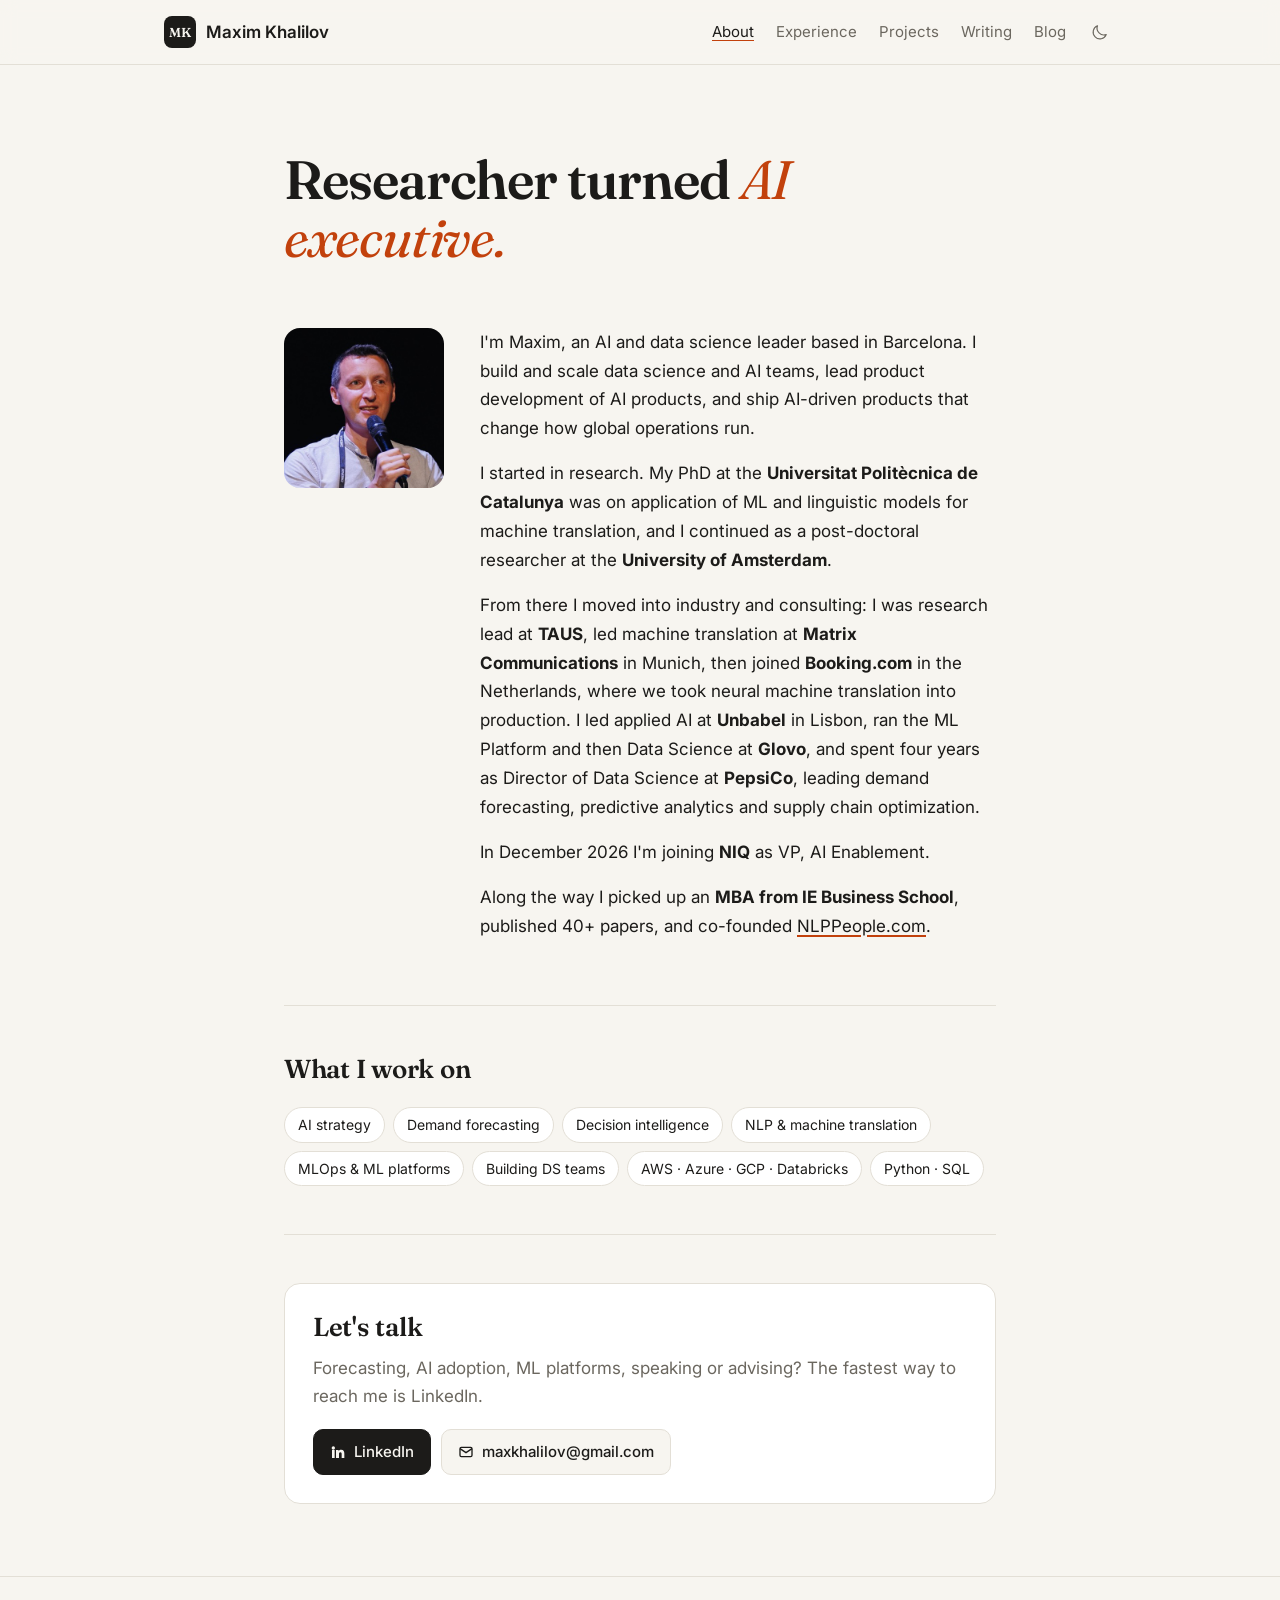
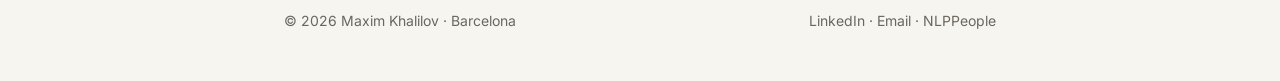
==== commit 223190a9: "Replace placeholder email with real address Co-Authored-By: Claude Opus 5.5 <noreply@anthropic.com>" ====
--- a/about.html
+++ b/about.html
@@ -52,7 +52,7 @@
     <p>Forecasting, AI adoption, ML platforms, speaking or advising? The fastest way to reach me is LinkedIn.</p>
     <div class="links">
       <a class="btn primary" href="https://www.linkedin.com/in/maximkhalilov/"><svg viewBox="0 0 24 24" fill="currentColor"><path d="M4.98 3.5a2.5 2.5 0 1 1 0 5 2.5 2.5 0 0 1 0-5zM3 9h4v12H3zM9 9h3.8v1.7h.1c.5-1 1.8-2 3.8-2 4 0 4.8 2.6 4.8 6V21h-4v-5.5c0-1.3 0-3-1.9-3s-2.1 1.4-2.1 2.9V21H9z"/></svg>LinkedIn</a>
-      <a class="btn" href="mailto:you@example.com"><svg viewBox="0 0 24 24" fill="none" stroke="currentColor" stroke-width="2"><rect x="3" y="5" width="18" height="14" rx="2"/><path d="m3 7 9 6 9-6"/></svg>you@example.com</a>
+      <a class="btn" href="mailto:maxkhalilov@gmail.com"><svg viewBox="0 0 24 24" fill="none" stroke="currentColor" stroke-width="2"><rect x="3" y="5" width="18" height="14" rx="2"/><path d="m3 7 9 6 9-6"/></svg>maxkhalilov@gmail.com</a>
     </div>
   </div>
 </section>
@@ -61,7 +61,7 @@
 <footer>
   <div class="wrap foot">
     <span>© 2026 Maxim Khalilov · Barcelona</span>
-    <span><a href="https://www.linkedin.com/in/maximkhalilov/">LinkedIn</a> · <a href="mailto:you@example.com">Email</a> · <a href="https://www.nlppeople.com/">NLPPeople</a></span>
+    <span><a href="https://www.linkedin.com/in/maximkhalilov/">LinkedIn</a> · <a href="mailto:maxkhalilov@gmail.com">Email</a> · <a href="https://www.nlppeople.com/">NLPPeople</a></span>
   </div>
 </footer>
 <script src="theme.js"></script>
